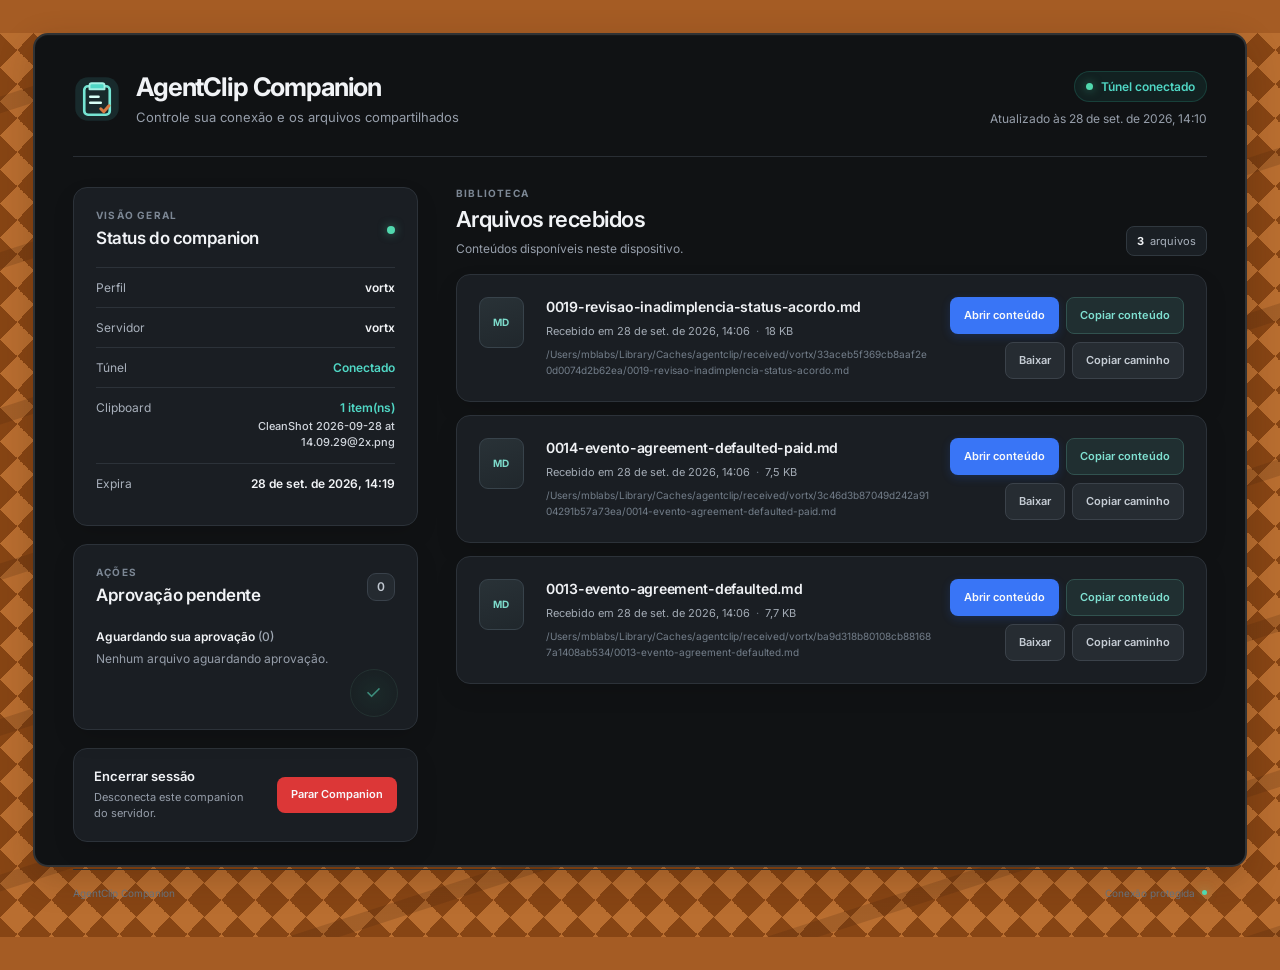
==== design-systems/agentclip-companion/index.html @ 6c3bba22 "feat(companion): redesign dashboard and copy content" ====
<!doctype html>
<html lang="pt-BR">
<head>
  <meta charset="utf-8">
  <meta name="viewport" content="width=device-width, initial-scale=1">
  <meta name="theme-color" content="#101214">
  <title>AgentClip Companion</title>
  <link rel="icon" type="image/svg+xml" href="assets/favicon.svg">
  <link rel="preconnect" href="https://fonts.googleapis.com">
  <link rel="preconnect" href="https://fonts.gstatic.com" crossorigin>
  <link href="https://fonts.googleapis.com/css2?family=Inter:wght@400;500;600;700&display=swap" rel="stylesheet">
  <link rel="stylesheet" href="assets/styles.css">
</head>
<body>
  <main class="app-shell">
    <header class="nav">
      <div class="brand-lockup">
        <span class="brand-mark" aria-hidden="true"><img src="assets/agentclip-mark.svg" alt=""></span>
        <div class="brand-copy">
          <h1 class="h1">AgentClip Companion</h1>
          <p class="t2">Controle sua conexão e os arquivos compartilhados</p>
        </div>
      </div>
      <div class="header-meta">
        <span class="connection-pill"><span class="status-dot"></span> Túnel conectado</span>
        <span class="updated">Atualizado às 28 de set. de 2026, 14:10</span>
      </div>
    </header>

    <div class="dashboard-grid">
      <aside class="sidebar" aria-label="Status do companion">
        <section class="section-card status-section">
          <div class="section-heading">
            <div><p class="eyebrow">VISÃO GERAL</p><h2 class="h2">Status do companion</h2></div>
            <span class="live-indicator" aria-label="Ativo"></span>
          </div>
          <dl class="status-list">
            <div class="status-row"><dt>Perfil</dt><dd>vortx</dd></div>
            <div class="status-row"><dt>Servidor</dt><dd>vortx</dd></div>
            <div class="status-row"><dt>Túnel</dt><dd class="positive">Conectado</dd></div>
            <div class="status-row clipboard-row"><dt>Clipboard</dt><dd><span class="positive">1 item(ns)</span><span class="clipboard-name">CleanShot 2026-09-28 at 14.09.29@2x.png</span></dd></div>
            <div class="status-row"><dt>Expira</dt><dd>28 de set. de 2026, 14:19</dd></div>
          </dl>
        </section>

        <section class="section-card approval-card">
          <div class="section-heading">
            <div><p class="eyebrow">AÇÕES</p><h2 class="h2">Aprovação pendente</h2></div>
            <span class="count-badge">0</span>
          </div>
          <p class="approval-status">Aguardando sua aprovação <strong>(0)</strong></p>
          <p class="muted empty-copy">Nenhum arquivo aguardando aprovação.</p>
          <div class="empty-state-icon" aria-hidden="true"><span>✓</span></div>
        </section>

        <section class="section-card stop-card">
          <div><h2 class="stop-title">Encerrar sessão</h2><p class="muted">Desconecta este companion do servidor.</p></div>
          <button class="btn btn-danger" type="button">Parar Companion</button>
        </section>
      </aside>

      <section class="files-section" aria-labelledby="files-title">
        <div class="files-heading">
          <div><p class="eyebrow">BIBLIOTECA</p><h2 class="h2" id="files-title">Arquivos recebidos</h2><p class="muted">Conteúdos disponíveis neste dispositivo.</p></div>
          <span class="files-count"><span class="count-number">3</span> arquivos</span>
        </div>
        <div class="file-list">
          <article class="file-card">
            <div class="file-icon" aria-hidden="true"><span>MD</span></div>
            <div class="file-info"><h3 class="h3">0019-revisao-inadimplencia-status-acordo.md</h3><p class="file-meta">Recebido em 28 de set. de 2026, 14:06 <span>·</span> 18 KB</p><p class="file-path">/Users/mblabs/Library/Caches/agentclip/received/vortx/33aceb5f369cb8aaf2e0d0074d2b62ea/0019-revisao-inadimplencia-status-acordo.md</p></div>
            <div class="file-actions">
              <div class="primary-actions"><button class="btn btn-primary" type="button">Abrir conteúdo</button><button class="btn btn-secondary" type="button">Copiar conteúdo</button></div>
              <div class="secondary-actions"><button class="btn btn-quiet" type="button">Baixar</button><button class="btn btn-quiet" type="button">Copiar caminho</button></div>
            </div>
          </article>
          <article class="file-card">
            <div class="file-icon" aria-hidden="true"><span>MD</span></div>
            <div class="file-info"><h3 class="h3">0014-evento-agreement-defaulted-paid.md</h3><p class="file-meta">Recebido em 28 de set. de 2026, 14:06 <span>·</span> 7,5 KB</p><p class="file-path">/Users/mblabs/Library/Caches/agentclip/received/vortx/3c46d3b87049d242a9104291b57a73ea/0014-evento-agreement-defaulted-paid.md</p></div>
            <div class="file-actions">
              <div class="primary-actions"><button class="btn btn-primary" type="button">Abrir conteúdo</button><button class="btn btn-secondary" type="button">Copiar conteúdo</button></div>
              <div class="secondary-actions"><button class="btn btn-quiet" type="button">Baixar</button><button class="btn btn-quiet" type="button">Copiar caminho</button></div>
            </div>
          </article>
          <article class="file-card">
            <div class="file-icon" aria-hidden="true"><span>MD</span></div>
            <div class="file-info"><h3 class="h3">0013-evento-agreement-defaulted.md</h3><p class="file-meta">Recebido em 28 de set. de 2026, 14:06 <span>·</span> 7,7 KB</p><p class="file-path">/Users/mblabs/Library/Caches/agentclip/received/vortx/ba9d318b80108cb881687a1408ab534/0013-evento-agreement-defaulted.md</p></div>
            <div class="file-actions">
              <div class="primary-actions"><button class="btn btn-primary" type="button">Abrir conteúdo</button><button class="btn btn-secondary" type="button">Copiar conteúdo</button></div>
              <div class="secondary-actions"><button class="btn btn-quiet" type="button">Baixar</button><button class="btn btn-quiet" type="button">Copiar caminho</button></div>
            </div>
          </article>
        </div>
      </section>
    </div>
    <footer class="footer"><span>AgentClip Companion</span><span>Conexão protegida <span class="footer-dot"></span></span></footer>
  </main>
</body>
</html>
---- design-systems/agentclip-companion/assets/styles.css ----
:root {
  color-scheme: dark;
  --wallpaper-base: #a55c24;
  --wallpaper-light: #b96e30;
  --wallpaper-dark: #874514;
  --canvas: #101214;
  --canvas-border: #303234;
  --canvas-radius: 15px;
  --canvas-inset: clamp(16px, 2.55vw, 52px);
  --surface: #1a1e23;
  --surface-raised: #20252b;
  --stroke: #2c3239;
  --text: #f1f3f6;
  --muted: #969eaa;
  --teal: #50d7c5;
  --blue: #3975f6;
  --font: "Inter", -apple-system, BlinkMacSystemFont, "Segoe UI", sans-serif;
}

*, *::before, *::after { box-sizing: border-box; }
html { min-width: 320px; min-height: 100%; background: var(--wallpaper-base); }
body {
  position: relative; isolation: isolate; min-width: 320px; min-height: 100vh;
  margin: 0; overflow-x: hidden; color: var(--text); font-family: var(--font);
  background-color: var(--wallpaper-base);
  background-image: repeating-linear-gradient(162deg, transparent 0 60px, rgb(71 35 11 / 20%) 61px 76px, transparent 77px 148px), repeating-conic-gradient(from 45deg, var(--wallpaper-dark) 0% 25%, var(--wallpaper-light) 0% 50%);
  background-position: 0 0, 0 0; background-size: 100% 100%, 34px 34px;
}
body::before { position: fixed; z-index: -1; inset: var(--canvas-inset); content: ""; border: 2px solid var(--canvas-border); border-radius: var(--canvas-radius); background: var(--canvas); box-shadow: 0 12px 35px rgb(54 25 6 / 24%), inset 0 1px rgb(255 255 255 / 2%); }

.app-shell { width: min(100% - 2 * var(--canvas-inset) - 4px, 2090px); min-height: calc(100vh - 2 * var(--canvas-inset) - 4px); margin: var(--canvas-inset) auto; padding: clamp(24px, 3vw, 54px); display: flex; flex-direction: column; }
.nav { display: flex; justify-content: space-between; align-items: center; gap: 28px; padding-bottom: 30px; border-bottom: 1px solid #292e34; }
.brand-lockup { display: flex; align-items: center; gap: 15px; min-width: 0; }
.brand-mark { display: block; flex: 0 0 48px; width: 48px; height: 48px; }
.brand-mark img { display: block; width: 48px; height: 48px; }
.h1 { margin: 0; font-size: clamp(22px, 2vw, 30px); line-height: 1.18; letter-spacing: -.045em; font-weight: 700; }
.brand-copy .t2 { margin: 6px 0 0; color: var(--muted); font-size: 13px; font-weight: 400; }
.header-meta { display: flex; flex-direction: column; align-items: flex-end; gap: 9px; color: var(--muted); font-size: 12px; }
.connection-pill { display: inline-flex; align-items: center; gap: 8px; color: var(--teal); background: rgb(52 185 160 / 9%); border: 1px solid rgb(52 185 160 / 20%); border-radius: 999px; padding: 7px 11px; font-weight: 600; }
.status-dot, .footer-dot, .live-indicator { width: 7px; height: 7px; border-radius: 50%; background: #51d8ae; box-shadow: 0 0 10px rgb(81 216 174 / 50%); }
.dashboard-grid { display: grid; grid-template-columns: minmax(310px, .78fr) minmax(0, 1.7fr); gap: clamp(22px, 3vw, 42px); padding-top: 30px; flex: 1; }
.sidebar { display: flex; flex-direction: column; gap: 18px; }
.section-card, .file-card { border: 1px solid var(--stroke); border-radius: 14px; background: var(--surface); box-shadow: 0 10px 22px rgb(0 0 0 / 10%); }
.section-card { padding: 22px; }
.section-heading { display: flex; align-items: center; justify-content: space-between; gap: 15px; }
.eyebrow { margin: 0 0 7px; color: #7c8794; font-size: 10px; line-height: 1; font-weight: 700; letter-spacing: .12em; }
.h2 { margin: 0; font-size: 17px; line-height: 1.3; letter-spacing: -.025em; font-weight: 600; }
.live-indicator { width: 8px; height: 8px; }
.status-list { margin: 18px 0 0; }
.status-row { display: flex; align-items: baseline; justify-content: space-between; gap: 20px; padding: 12px 0; border-top: 1px solid var(--stroke); font-size: 12px; }
.status-row dt { flex-shrink: 0; color: #a8b0bb; }
.status-row dd { margin: 0; text-align: right; font-weight: 600; }
.positive { color: var(--teal); }
.clipboard-row { align-items: flex-start; }
.clipboard-row dd { display: flex; flex-direction: column; gap: 4px; max-width: 72%; }
.clipboard-name { color: #d1d6dd; font-size: 11px; line-height: 1.45; font-weight: 500; overflow-wrap: anywhere; }
.approval-card { position: relative; min-height: 186px; overflow: hidden; }
.count-badge { display: grid; place-items: center; min-width: 28px; height: 28px; border: 1px solid #39414a; border-radius: 9px; color: #c0c7d0; background: #242a30; font-size: 12px; font-weight: 600; }
.approval-status { margin: 23px 0 6px; font-size: 12px; font-weight: 600; }
.approval-status strong { color: #9ea7b2; font-weight: 500; }
.muted { color: var(--muted); }
.empty-copy { margin: 0; font-size: 12px; line-height: 1.5; }
.empty-state-icon { position: absolute; right: 19px; bottom: 12px; display: grid; place-items: center; width: 48px; height: 48px; border: 1px solid #293d3a; border-radius: 50%; color: #51c9ad; background: radial-gradient(circle, #1c302d, #1a2325 72%); opacity: .65; }
.empty-state-icon span { font-size: 19px; }
.stop-card { display: flex; align-items: center; justify-content: space-between; gap: 16px; padding: 19px 20px; }
.stop-title { margin: 0 0 5px; font-size: 13px; font-weight: 600; }
.stop-card .muted { margin: 0; font-size: 11px; line-height: 1.5; }
.btn { display: inline-flex; align-items: center; justify-content: center; min-height: 37px; padding: 0 13px; border: 1px solid transparent; border-radius: 8px; color: #f7f8fa; font: 600 11px/1 var(--font); white-space: nowrap; cursor: pointer; transition: background .15s ease, border-color .15s ease; }
.btn:focus-visible { outline: 2px solid #86aaff; outline-offset: 2px; }
.btn-primary { background: var(--blue); box-shadow: 0 3px 10px rgb(34 99 238 / 20%); }
.btn-primary:hover { background: #4c83fa; }
.btn-secondary { border-color: #31524f; background: #202f31; color: #7fe0d1; }
.btn-secondary:hover { background: #263a3b; }
.btn-quiet { border-color: #3b424a; background: #262c32; color: #c6cdd5; }
.btn-quiet:hover { background: #30373e; }
.btn-danger { min-height: 36px; background: #dc3737; font-size: 11px; }
.btn-danger:hover { background: #eb4444; }
.files-section { min-width: 0; }
.files-heading { display: flex; justify-content: space-between; align-items: flex-end; gap: 20px; margin: 1px 0 18px; }
.files-heading .h2 { font-size: 22px; }
.files-heading .muted { margin: 7px 0 0; font-size: 12px; }
.files-count { padding: 7px 10px; border: 1px solid #30383f; border-radius: 8px; background: #1a1f24; color: #aab2bd; font-size: 11px; }
.count-number { color: var(--text); font-weight: 700; margin-right: 3px; }
.file-list { display: flex; flex-direction: column; gap: 13px; }
.file-card { display: grid; grid-template-columns: 48px minmax(0, 1fr) auto; gap: 19px; align-items: start; padding: 22px; }
.file-icon { display: grid; place-items: center; width: 45px; height: 51px; border: 1px solid #38434b; border-radius: 9px; background: linear-gradient(160deg, #293237, #20272c); color: #7edccc; font-size: 10px; font-weight: 700; letter-spacing: .04em; }
.file-icon::before { content: ""; position: absolute; }
.h3 { margin: 0; color: #f0f2f5; font-size: 14px; line-height: 1.45; letter-spacing: -.02em; font-weight: 600; overflow-wrap: anywhere; }
.file-meta { margin: 6px 0 8px; color: #a3abb5; font-size: 11px; line-height: 1.5; }
.file-meta span { padding: 0 3px; color: #69737e; }
.file-path { max-width: 820px; margin: 0; color: #737e8a; font-size: 10px; line-height: 1.55; overflow-wrap: anywhere; }
.file-actions { display: flex; flex-direction: column; align-items: flex-end; gap: 8px; }
.primary-actions, .secondary-actions { display: flex; justify-content: flex-end; gap: 7px; }
.footer { display: flex; justify-content: space-between; margin-top: 27px; padding-top: 17px; border-top: 1px solid #292e34; color: #66717c; font-size: 10px; }
.footer > span:last-child { display: flex; align-items: center; gap: 7px; }
.footer-dot { width: 5px; height: 5px; }

@media (min-width: 1600px) { .file-card { padding: 25px 26px; } .file-list { gap: 15px; } }
@media (max-width: 1100px) { .dashboard-grid { grid-template-columns: minmax(280px, .8fr) minmax(0, 1.2fr); } .file-card { grid-template-columns: 42px minmax(0, 1fr); } .file-actions { grid-column: 2; align-items: flex-start; flex-direction: row; flex-wrap: wrap; } .primary-actions, .secondary-actions { justify-content: flex-start; } }
@media (max-width: 760px) { :root { --canvas-inset: 12px; --canvas-radius: 12px; } .app-shell { padding: 22px 18px; } .nav { align-items: flex-start; flex-direction: column; gap: 18px; padding-bottom: 20px; } .header-meta { align-items: flex-start; } .dashboard-grid { grid-template-columns: 1fr; gap: 26px; padding-top: 22px; } .stop-card { align-items: flex-start; flex-direction: column; } .file-card { padding: 16px; gap: 12px; } .file-actions { grid-column: 1 / -1; } .files-heading .h2 { font-size: 20px; } }
@media (max-width: 480px) { .brand-mark { flex-basis: 42px; width: 42px; height: 42px; } .brand-mark img { width: 42px; height: 42px; } .brand-copy .t2 { max-width: 240px; line-height: 1.45; } .status-row { gap: 10px; } .clipboard-row dd { max-width: 68%; } .file-card { grid-template-columns: 36px minmax(0, 1fr); } .file-icon { width: 36px; height: 43px; } .primary-actions, .secondary-actions { width: 100%; flex-wrap: wrap; } .btn { min-height: 35px; padding: 0 10px; font-size: 10px; } .footer { gap: 10px; } }
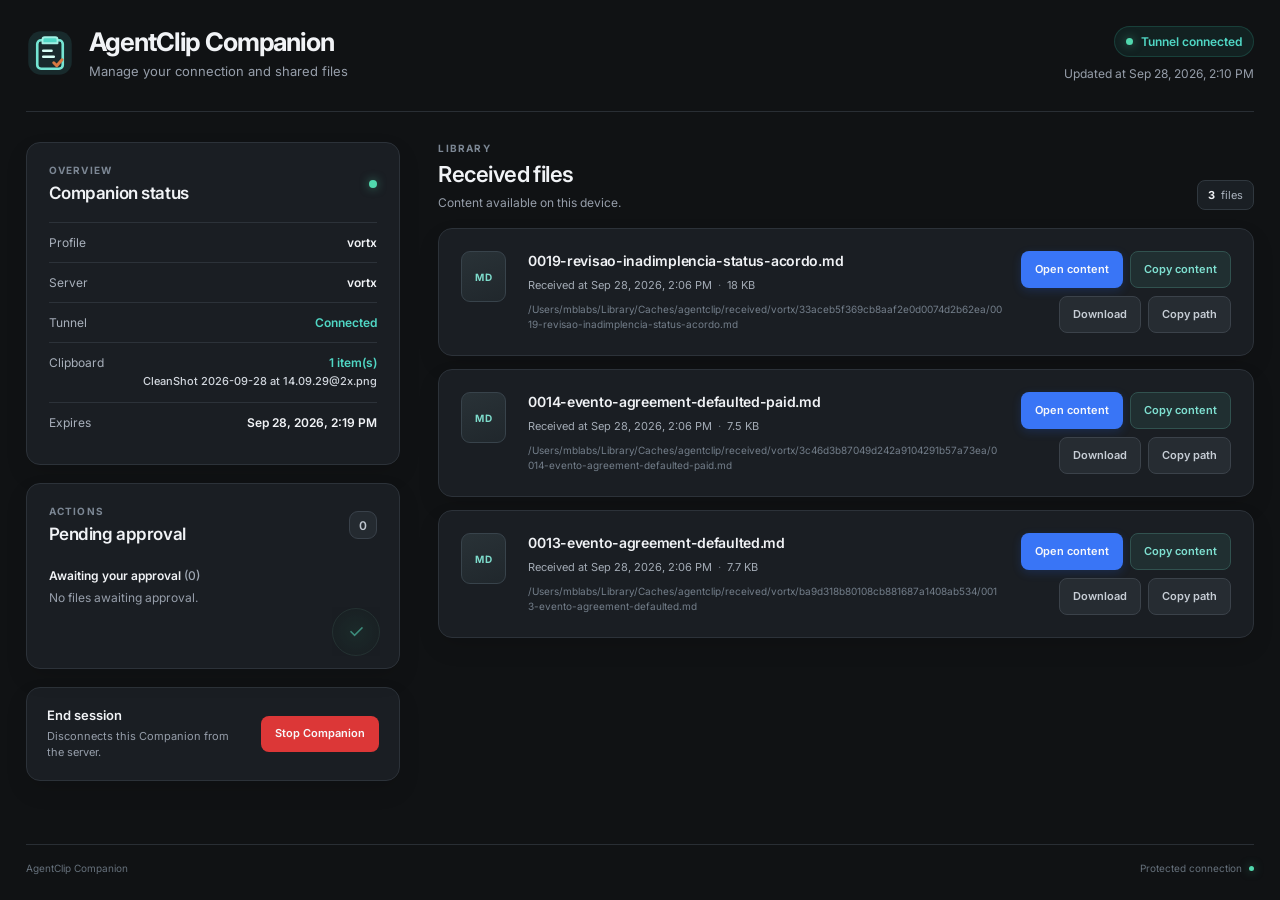
==== commit 7c7bf36e: "feat(i18n): translate the installers, document the language choice and the help Co-Authored-By: Clau" ====
--- a/design-systems/agentclip-companion/index.html
+++ b/design-systems/agentclip-companion/index.html
@@ -1,5 +1,5 @@
 <!doctype html>
-<html lang="pt-BR">
+<html lang="en-US">
 <head>
   <meta charset="utf-8">
   <meta name="viewport" content="width=device-width, initial-scale=1">
@@ -18,81 +18,81 @@
         <span class="brand-mark" aria-hidden="true"><img src="assets/agentclip-mark.svg" alt=""></span>
         <div class="brand-copy">
           <h1 class="h1">AgentClip Companion</h1>
-          <p class="t2">Controle sua conexão e os arquivos compartilhados</p>
+          <p class="t2">Manage your connection and shared files</p>
         </div>
       </div>
       <div class="header-meta">
-        <span class="connection-pill"><span class="status-dot"></span> Túnel conectado</span>
-        <span class="updated">Atualizado às 28 de set. de 2026, 14:10</span>
+        <span class="connection-pill"><span class="status-dot"></span> Tunnel connected</span>
+        <span class="updated">Updated at Sep 28, 2026, 2:10 PM</span>
       </div>
     </header>
 
     <div class="dashboard-grid">
-      <aside class="sidebar" aria-label="Status do companion">
+      <aside class="sidebar" aria-label="Companion status">
         <section class="section-card status-section">
           <div class="section-heading">
-            <div><p class="eyebrow">VISÃO GERAL</p><h2 class="h2">Status do companion</h2></div>
-            <span class="live-indicator" aria-label="Ativo"></span>
+            <div><p class="eyebrow">OVERVIEW</p><h2 class="h2">Companion status</h2></div>
+            <span class="live-indicator" aria-label="Active"></span>
           </div>
           <dl class="status-list">
-            <div class="status-row"><dt>Perfil</dt><dd>vortx</dd></div>
-            <div class="status-row"><dt>Servidor</dt><dd>vortx</dd></div>
-            <div class="status-row"><dt>Túnel</dt><dd class="positive">Conectado</dd></div>
-            <div class="status-row clipboard-row"><dt>Clipboard</dt><dd><span class="positive">1 item(ns)</span><span class="clipboard-name">CleanShot 2026-09-28 at 14.09.29@2x.png</span></dd></div>
-            <div class="status-row"><dt>Expira</dt><dd>28 de set. de 2026, 14:19</dd></div>
+            <div class="status-row"><dt>Profile</dt><dd>vortx</dd></div>
+            <div class="status-row"><dt>Server</dt><dd>vortx</dd></div>
+            <div class="status-row"><dt>Tunnel</dt><dd class="positive">Connected</dd></div>
+            <div class="status-row clipboard-row"><dt>Clipboard</dt><dd><span class="positive">1 item(s)</span><span class="clipboard-name">CleanShot 2026-09-28 at 14.09.29@2x.png</span></dd></div>
+            <div class="status-row"><dt>Expires</dt><dd>Sep 28, 2026, 2:19 PM</dd></div>
           </dl>
         </section>
 
         <section class="section-card approval-card">
           <div class="section-heading">
-            <div><p class="eyebrow">AÇÕES</p><h2 class="h2">Aprovação pendente</h2></div>
+            <div><p class="eyebrow">ACTIONS</p><h2 class="h2">Pending approval</h2></div>
             <span class="count-badge">0</span>
           </div>
-          <p class="approval-status">Aguardando sua aprovação <strong>(0)</strong></p>
-          <p class="muted empty-copy">Nenhum arquivo aguardando aprovação.</p>
+          <p class="approval-status">Awaiting your approval <strong>(0)</strong></p>
+          <p class="muted empty-copy">No files awaiting approval.</p>
           <div class="empty-state-icon" aria-hidden="true"><span>✓</span></div>
         </section>
 
         <section class="section-card stop-card">
-          <div><h2 class="stop-title">Encerrar sessão</h2><p class="muted">Desconecta este companion do servidor.</p></div>
-          <button class="btn btn-danger" type="button">Parar Companion</button>
+          <div><h2 class="stop-title">End session</h2><p class="muted">Disconnects this Companion from the server.</p></div>
+          <button class="btn btn-danger" type="button">Stop Companion</button>
         </section>
       </aside>
 
       <section class="files-section" aria-labelledby="files-title">
         <div class="files-heading">
-          <div><p class="eyebrow">BIBLIOTECA</p><h2 class="h2" id="files-title">Arquivos recebidos</h2><p class="muted">Conteúdos disponíveis neste dispositivo.</p></div>
-          <span class="files-count"><span class="count-number">3</span> arquivos</span>
+          <div><p class="eyebrow">LIBRARY</p><h2 class="h2" id="files-title">Received files</h2><p class="muted">Content available on this device.</p></div>
+          <span class="files-count"><span class="count-number">3</span> files</span>
         </div>
         <div class="file-list">
           <article class="file-card">
             <div class="file-icon" aria-hidden="true"><span>MD</span></div>
-            <div class="file-info"><h3 class="h3">0019-revisao-inadimplencia-status-acordo.md</h3><p class="file-meta">Recebido em 28 de set. de 2026, 14:06 <span>·</span> 18 KB</p><p class="file-path">/Users/mblabs/Library/Caches/agentclip/received/vortx/33aceb5f369cb8aaf2e0d0074d2b62ea/0019-revisao-inadimplencia-status-acordo.md</p></div>
+            <div class="file-info"><h3 class="h3">0019-revisao-inadimplencia-status-acordo.md</h3><p class="file-meta">Received at Sep 28, 2026, 2:06 PM <span>·</span> 18 KB</p><p class="file-path">/Users/mblabs/Library/Caches/agentclip/received/vortx/33aceb5f369cb8aaf2e0d0074d2b62ea/0019-revisao-inadimplencia-status-acordo.md</p></div>
             <div class="file-actions">
-              <div class="primary-actions"><button class="btn btn-primary" type="button">Abrir conteúdo</button><button class="btn btn-secondary" type="button">Copiar conteúdo</button></div>
-              <div class="secondary-actions"><button class="btn btn-quiet" type="button">Baixar</button><button class="btn btn-quiet" type="button">Copiar caminho</button></div>
+              <div class="primary-actions"><button class="btn btn-primary" type="button">Open content</button><button class="btn btn-secondary" type="button">Copy content</button></div>
+              <div class="secondary-actions"><button class="btn btn-quiet" type="button">Download</button><button class="btn btn-quiet" type="button">Copy path</button></div>
             </div>
           </article>
           <article class="file-card">
             <div class="file-icon" aria-hidden="true"><span>MD</span></div>
-            <div class="file-info"><h3 class="h3">0014-evento-agreement-defaulted-paid.md</h3><p class="file-meta">Recebido em 28 de set. de 2026, 14:06 <span>·</span> 7,5 KB</p><p class="file-path">/Users/mblabs/Library/Caches/agentclip/received/vortx/3c46d3b87049d242a9104291b57a73ea/0014-evento-agreement-defaulted-paid.md</p></div>
+            <div class="file-info"><h3 class="h3">0014-evento-agreement-defaulted-paid.md</h3><p class="file-meta">Received at Sep 28, 2026, 2:06 PM <span>·</span> 7.5 KB</p><p class="file-path">/Users/mblabs/Library/Caches/agentclip/received/vortx/3c46d3b87049d242a9104291b57a73ea/0014-evento-agreement-defaulted-paid.md</p></div>
             <div class="file-actions">
-              <div class="primary-actions"><button class="btn btn-primary" type="button">Abrir conteúdo</button><button class="btn btn-secondary" type="button">Copiar conteúdo</button></div>
-              <div class="secondary-actions"><button class="btn btn-quiet" type="button">Baixar</button><button class="btn btn-quiet" type="button">Copiar caminho</button></div>
+              <div class="primary-actions"><button class="btn btn-primary" type="button">Open content</button><button class="btn btn-secondary" type="button">Copy content</button></div>
+              <div class="secondary-actions"><button class="btn btn-quiet" type="button">Download</button><button class="btn btn-quiet" type="button">Copy path</button></div>
             </div>
           </article>
           <article class="file-card">
             <div class="file-icon" aria-hidden="true"><span>MD</span></div>
-            <div class="file-info"><h3 class="h3">0013-evento-agreement-defaulted.md</h3><p class="file-meta">Recebido em 28 de set. de 2026, 14:06 <span>·</span> 7,7 KB</p><p class="file-path">/Users/mblabs/Library/Caches/agentclip/received/vortx/ba9d318b80108cb881687a1408ab534/0013-evento-agreement-defaulted.md</p></div>
+            <div class="file-info"><h3 class="h3">0013-evento-agreement-defaulted.md</h3><p class="file-meta">Received at Sep 28, 2026, 2:06 PM <span>·</span> 7.7 KB</p><p class="file-path">/Users/mblabs/Library/Caches/agentclip/received/vortx/ba9d318b80108cb881687a1408ab534/0013-evento-agreement-defaulted.md</p></div>
             <div class="file-actions">
-              <div class="primary-actions"><button class="btn btn-primary" type="button">Abrir conteúdo</button><button class="btn btn-secondary" type="button">Copiar conteúdo</button></div>
-              <div class="secondary-actions"><button class="btn btn-quiet" type="button">Baixar</button><button class="btn btn-quiet" type="button">Copiar caminho</button></div>
+              <div class="primary-actions"><button class="btn btn-primary" type="button">Open content</button><button class="btn btn-secondary" type="button">Copy content</button></div>
+              <div class="secondary-actions"><button class="btn btn-quiet" type="button">Download</button><button class="btn btn-quiet" type="button">Copy path</button></div>
             </div>
           </article>
         </div>
       </section>
     </div>
-    <footer class="footer"><span>AgentClip Companion</span><span>Conexão protegida <span class="footer-dot"></span></span></footer>
+    <footer class="footer"><span>AgentClip Companion</span><span>Protected connection <span class="footer-dot"></span></span></footer>
   </main>
 </body>
 </html>
--- a/design-systems/agentclip-companion/assets/styles.css
+++ b/design-systems/agentclip-companion/assets/styles.css
@@ -1,12 +1,6 @@
 :root {
   color-scheme: dark;
-  --wallpaper-base: #a55c24;
-  --wallpaper-light: #b96e30;
-  --wallpaper-dark: #874514;
   --canvas: #101214;
-  --canvas-border: #303234;
-  --canvas-radius: 15px;
-  --canvas-inset: clamp(16px, 2.55vw, 52px);
   --surface: #1a1e23;
   --surface-raised: #20252b;
   --stroke: #2c3239;
@@ -18,17 +12,13 @@
 }
 
 *, *::before, *::after { box-sizing: border-box; }
-html { min-width: 320px; min-height: 100%; background: var(--wallpaper-base); }
+html { min-width: 320px; min-height: 100%; background: var(--canvas); }
 body {
-  position: relative; isolation: isolate; min-width: 320px; min-height: 100vh;
-  margin: 0; overflow-x: hidden; color: var(--text); font-family: var(--font);
-  background-color: var(--wallpaper-base);
-  background-image: repeating-linear-gradient(162deg, transparent 0 60px, rgb(71 35 11 / 20%) 61px 76px, transparent 77px 148px), repeating-conic-gradient(from 45deg, var(--wallpaper-dark) 0% 25%, var(--wallpaper-light) 0% 50%);
-  background-position: 0 0, 0 0; background-size: 100% 100%, 34px 34px;
+  min-width: 320px; min-height: 100vh; margin: 0; overflow-x: hidden;
+  color: var(--text); font-family: var(--font); background: var(--canvas);
 }
-body::before { position: fixed; z-index: -1; inset: var(--canvas-inset); content: ""; border: 2px solid var(--canvas-border); border-radius: var(--canvas-radius); background: var(--canvas); box-shadow: 0 12px 35px rgb(54 25 6 / 24%), inset 0 1px rgb(255 255 255 / 2%); }
 
-.app-shell { width: min(100% - 2 * var(--canvas-inset) - 4px, 2090px); min-height: calc(100vh - 2 * var(--canvas-inset) - 4px); margin: var(--canvas-inset) auto; padding: clamp(24px, 3vw, 54px); display: flex; flex-direction: column; }
+.app-shell { width: min(100%, 2090px); min-height: 100vh; margin: 0 auto; padding: clamp(16px, 2vw, 28px); display: flex; flex-direction: column; }
 .nav { display: flex; justify-content: space-between; align-items: center; gap: 28px; padding-bottom: 30px; border-bottom: 1px solid #292e34; }
 .brand-lockup { display: flex; align-items: center; gap: 15px; min-width: 0; }
 .brand-mark { display: block; flex: 0 0 48px; width: 48px; height: 48px; }
@@ -97,5 +87,5 @@
 
 @media (min-width: 1600px) { .file-card { padding: 25px 26px; } .file-list { gap: 15px; } }
 @media (max-width: 1100px) { .dashboard-grid { grid-template-columns: minmax(280px, .8fr) minmax(0, 1.2fr); } .file-card { grid-template-columns: 42px minmax(0, 1fr); } .file-actions { grid-column: 2; align-items: flex-start; flex-direction: row; flex-wrap: wrap; } .primary-actions, .secondary-actions { justify-content: flex-start; } }
-@media (max-width: 760px) { :root { --canvas-inset: 12px; --canvas-radius: 12px; } .app-shell { padding: 22px 18px; } .nav { align-items: flex-start; flex-direction: column; gap: 18px; padding-bottom: 20px; } .header-meta { align-items: flex-start; } .dashboard-grid { grid-template-columns: 1fr; gap: 26px; padding-top: 22px; } .stop-card { align-items: flex-start; flex-direction: column; } .file-card { padding: 16px; gap: 12px; } .file-actions { grid-column: 1 / -1; } .files-heading .h2 { font-size: 20px; } }
+@media (max-width: 760px) { .app-shell { padding: 22px 18px; } .nav { align-items: flex-start; flex-direction: column; gap: 18px; padding-bottom: 20px; } .header-meta { align-items: flex-start; } .dashboard-grid { grid-template-columns: 1fr; gap: 26px; padding-top: 22px; } .stop-card { align-items: flex-start; flex-direction: column; } .file-card { padding: 16px; gap: 12px; } .file-actions { grid-column: 1 / -1; } .files-heading .h2 { font-size: 20px; } }
 @media (max-width: 480px) { .brand-mark { flex-basis: 42px; width: 42px; height: 42px; } .brand-mark img { width: 42px; height: 42px; } .brand-copy .t2 { max-width: 240px; line-height: 1.45; } .status-row { gap: 10px; } .clipboard-row dd { max-width: 68%; } .file-card { grid-template-columns: 36px minmax(0, 1fr); } .file-icon { width: 36px; height: 43px; } .primary-actions, .secondary-actions { width: 100%; flex-wrap: wrap; } .btn { min-height: 35px; padding: 0 10px; font-size: 10px; } .footer { gap: 10px; } }
